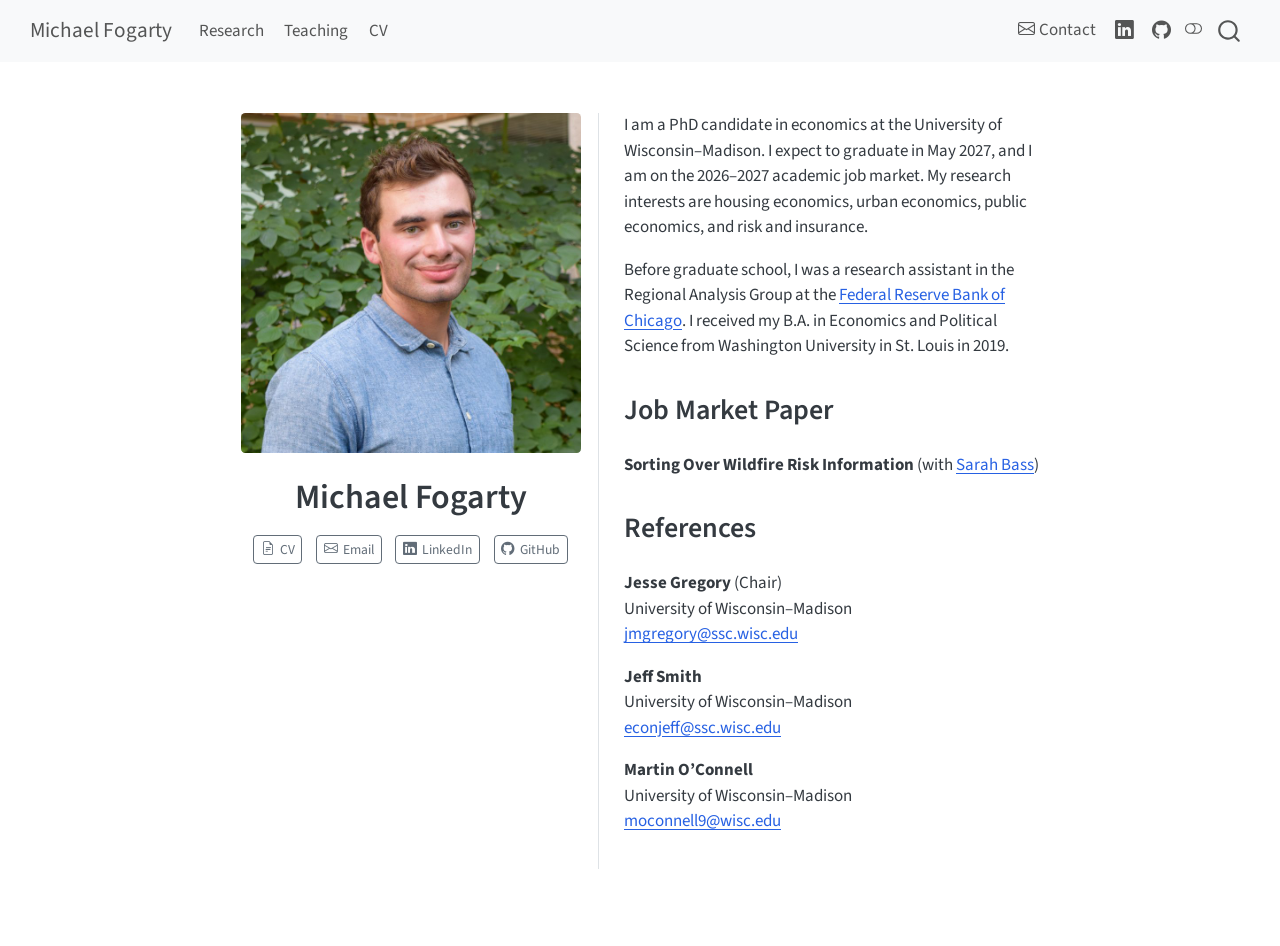
==== docs/index.html @ 55450c30 "Drop Writing and Software pages, add expected graduation date Co-Authored-By: Claude Opus 5.5 (1M co" ====
<!DOCTYPE html>
<html xmlns="http://www.w3.org/1999/xhtml" lang="en" xml:lang="en"><head>

<meta charset="utf-8">
<meta name="generator" content="quarto-1.10.18">

<meta name="viewport" content="width=device-width, initial-scale=1.0, user-scalable=yes">


<title>Michael Fogarty</title>
<style>
/* Default styles provided by pandoc.
** See https://pandoc.org/MANUAL.html#variables-for-html for config info.
*/
span.smallcaps{font-variant: small-caps;}
div.columns{display: flex; gap: 1.5em;}
div.column{flex: auto;}
@media screen {
div.columns{gap: min(4vw, 1.5em);}
div.column{overflow-x: auto;}
}
div.hanging-indent{margin-left: 1.5em; text-indent: -1.5em;}
ul.task-list{list-style: none;}
ul.task-list li input[type="checkbox"] {
  width: 0.8em;
  margin: 0 0.8em 0.2em -1em; /* quarto-specific, see https://github.com/quarto-dev/quarto-cli/issues/4556 */ 
  vertical-align: middle;
}
</style>


<script src="site_libs/quarto-nav/quarto-nav.js"></script>
<script src="site_libs/quarto-nav/headroom.min.js"></script>
<script src="site_libs/clipboard/clipboard.min.js"></script>
<script src="site_libs/quarto-search/autocomplete.umd.js"></script>
<script src="site_libs/quarto-search/fuse.min.js"></script>
<script src="site_libs/quarto-search/quarto-search.js"></script>
<meta name="quarto:offset" content="./">
<script src="site_libs/quarto-html/quarto.js" type="module"></script>
<script src="site_libs/quarto-html/tabsets/tabsets.js" type="module"></script>
<script src="site_libs/quarto-html/popper.min.js"></script>
<script src="site_libs/quarto-html/tippy.umd.min.js"></script>
<link href="site_libs/quarto-html/tippy.css" rel="stylesheet">
<link href="site_libs/quarto-html/quarto-syntax-highlighting-64a204ab8560d761af7679ceaba22944.css" rel="stylesheet" class="quarto-color-scheme" id="quarto-text-highlighting-styles">
<link href="site_libs/quarto-html/quarto-syntax-highlighting-dark-b85bc7c33db8c58e0ec93c3465666fed.css" rel="stylesheet" class="quarto-color-scheme quarto-color-alternate" id="quarto-text-highlighting-styles">
<link href="site_libs/quarto-html/quarto-syntax-highlighting-64a204ab8560d761af7679ceaba22944.css" rel="stylesheet" class="quarto-color-scheme-extra" id="quarto-text-highlighting-styles">
<script src="site_libs/bootstrap/bootstrap.min.js"></script>
<link href="site_libs/bootstrap/bootstrap-icons.css" rel="stylesheet">
<link href="site_libs/bootstrap/bootstrap-445b8638c3d06994fee0907d791121c4.min.css" rel="stylesheet" append-hash="true" class="quarto-color-scheme" id="quarto-bootstrap" data-mode="light">
<link href="site_libs/bootstrap/bootstrap-dark-df07115ad9f15e2ef3479c789e6873c8.min.css" rel="stylesheet" append-hash="true" class="quarto-color-scheme quarto-color-alternate" id="quarto-bootstrap" data-mode="dark">
<link href="site_libs/bootstrap/bootstrap-445b8638c3d06994fee0907d791121c4.min.css" rel="stylesheet" append-hash="true" class="quarto-color-scheme-extra" id="quarto-bootstrap" data-mode="light">
<script id="quarto-search-options" type="application/json">{
  "location": "navbar",
  "copy-button": false,
  "collapse-after": 3,
  "panel-placement": "end",
  "type": "overlay",
  "limit": 50,
  "keyboard-shortcut": [
    "f",
    "/",
    "s"
  ],
  "show-item-context": false,
  "language": {
    "search-no-results-text": "No results",
    "search-matching-documents-text": "matching documents",
    "search-copy-link-title": "Copy link to search",
    "search-hide-matches-text": "Hide additional matches",
    "search-more-match-text": "more match in this document",
    "search-more-matches-text": "more matches in this document",
    "search-clear-button-title": "Clear",
    "search-text-placeholder": "",
    "search-detached-cancel-button-title": "Cancel",
    "search-submit-button-title": "Submit",
    "search-label": "Search"
  }
}</script>


<link rel="stylesheet" href="styles.css">
</head>

<body class="nav-fixed fullcontent quarto-light"><script id="quarto-html-before-body" type="application/javascript">
    const toggleBodyColorMode = (bsSheetEl) => {
      const mode = bsSheetEl.getAttribute("data-mode");
      const bodyEl = window.document.querySelector("body");
      if (mode === "dark") {
        bodyEl.classList.add("quarto-dark");
        bodyEl.classList.remove("quarto-light");
      } else {
        bodyEl.classList.add("quarto-light");
        bodyEl.classList.remove("quarto-dark");
      }
    }
    const toggleBodyColorPrimary = () => {
      const bsSheetEl = window.document.querySelector("link#quarto-bootstrap:not([rel=disabled-stylesheet])");
      if (bsSheetEl) {
        toggleBodyColorMode(bsSheetEl);
      }
    }
    const setColorSchemeToggle = (alternate) => {
      const toggles = window.document.querySelectorAll('.quarto-color-scheme-toggle');
      for (let i=0; i < toggles.length; i++) {
        const toggle = toggles[i];
        if (toggle) {
          if (alternate) {
            toggle.classList.add("alternate");
          } else {
            toggle.classList.remove("alternate");
          }
        }
      }
    };
    const toggleColorMode = (alternate) => {
      // Switch the stylesheets
      const primaryStylesheets = window.document.querySelectorAll('link.quarto-color-scheme:not(.quarto-color-alternate)');
      const alternateStylesheets = window.document.querySelectorAll('link.quarto-color-scheme.quarto-color-alternate');
      manageTransitions('#quarto-margin-sidebar .nav-link', false);
      if (alternate) {
        // note: dark is layered on light, we don't disable primary!
        enableStylesheet(alternateStylesheets);
        for (const sheetNode of alternateStylesheets) {
          if (sheetNode.id === "quarto-bootstrap") {
            toggleBodyColorMode(sheetNode);
          }
        }
      } else {
        disableStylesheet(alternateStylesheets);
        enableStylesheet(primaryStylesheets)
        toggleBodyColorPrimary();
      }
      manageTransitions('#quarto-margin-sidebar .nav-link', true);
      // Switch the toggles
      setColorSchemeToggle(alternate)
      // Hack to workaround the fact that safari doesn't
      // properly recolor the scrollbar when toggling (#1455)
      if (navigator.userAgent.indexOf('Safari') > 0 && navigator.userAgent.indexOf('Chrome') == -1) {
        manageTransitions("body", false);
        window.scrollTo(0, 1);
        setTimeout(() => {
          window.scrollTo(0, 0);
          manageTransitions("body", true);
        }, 40);
      }
    }
    const disableStylesheet = (stylesheets) => {
      for (let i=0; i < stylesheets.length; i++) {
        const stylesheet = stylesheets[i];
        stylesheet.rel = 'disabled-stylesheet';
      }
    }
    const enableStylesheet = (stylesheets) => {
      for (let i=0; i < stylesheets.length; i++) {
        const stylesheet = stylesheets[i];
        if(stylesheet.rel !== 'stylesheet') { // for Chrome, which will still FOUC without this check
          stylesheet.rel = 'stylesheet';
        }
      }
    }
    const manageTransitions = (selector, allowTransitions) => {
      const els = window.document.querySelectorAll(selector);
      for (let i=0; i < els.length; i++) {
        const el = els[i];
        if (allowTransitions) {
          el.classList.remove('notransition');
        } else {
          el.classList.add('notransition');
        }
      }
    }
    const isFileUrl = () => {
      return window.location.protocol === 'file:';
    }
    const hasAlternateSentinel = () => {
      let styleSentinel = getColorSchemeSentinel();
      if (styleSentinel !== null) {
        return styleSentinel === "alternate";
      } else {
        return false;
      }
    }
    const setStyleSentinel = (alternate) => {
      const value = alternate ? "alternate" : "default";
      if (!isFileUrl()) {
        window.localStorage.setItem("quarto-color-scheme", value);
      } else {
        localAlternateSentinel = value;
      }
    }
    const getColorSchemeSentinel = () => {
      if (!isFileUrl()) {
        const storageValue = window.localStorage.getItem("quarto-color-scheme");
        return storageValue != null ? storageValue : localAlternateSentinel;
      } else {
        return localAlternateSentinel;
      }
    }
    const toggleGiscusIfUsed = (isAlternate, darkModeDefault) => {
      const baseTheme = document.querySelector('#giscus-base-theme')?.value ?? 'light';
      const alternateTheme = document.querySelector('#giscus-alt-theme')?.value ?? 'dark';
      let newTheme = '';
      if(authorPrefersDark) {
        newTheme = isAlternate ? baseTheme : alternateTheme;
      } else {
        newTheme = isAlternate ? alternateTheme : baseTheme;
      }
      const changeGiscusTheme = () => {
        // From: https://github.com/giscus/giscus/issues/336
        const sendMessage = (message) => {
          const iframe = document.querySelector('iframe.giscus-frame');
          if (!iframe) return;
          iframe.contentWindow.postMessage({ giscus: message }, 'https://giscus.app');
        }
        sendMessage({
          setConfig: {
            theme: newTheme
          }
        });
      }
      const isGiscussLoaded = window.document.querySelector('iframe.giscus-frame') !== null;
      if (isGiscussLoaded) {
        changeGiscusTheme();
      }
    };
    const authorPrefersDark = false;
    const darkModeDefault = authorPrefersDark;
      document.querySelector('link#quarto-text-highlighting-styles.quarto-color-scheme-extra').rel = 'disabled-stylesheet';
      document.querySelector('link#quarto-bootstrap.quarto-color-scheme-extra').rel = 'disabled-stylesheet';
    let localAlternateSentinel = darkModeDefault ? 'alternate' : 'default';
    // Dark / light mode switch
    window.quartoToggleColorScheme = () => {
      // Read the current dark / light value
      let toAlternate = !hasAlternateSentinel();
      toggleColorMode(toAlternate);
      setStyleSentinel(toAlternate);
      toggleGiscusIfUsed(toAlternate, darkModeDefault);
      window.dispatchEvent(new Event('resize'));
    };
    // Switch to dark mode if need be
    if (hasAlternateSentinel()) {
      toggleColorMode(true);
    } else {
      toggleColorMode(false);
    }
  </script>

<div id="quarto-search-results"></div>
  <header id="quarto-header" class="headroom fixed-top">
    <nav class="navbar navbar-expand-lg " data-bs-theme="dark">
      <div class="navbar-container container-fluid">
      <div class="navbar-brand-container mx-auto">
    <a class="navbar-brand" href="./index.html">
    <span class="navbar-title">Michael Fogarty</span>
    </a>
  </div>
            <div id="quarto-search" class="" title="Search"></div>
          <button class="navbar-toggler" type="button" data-bs-toggle="collapse" data-bs-target="#navbarCollapse" aria-controls="navbarCollapse" role="menu" aria-expanded="false" aria-label="Toggle navigation" onclick="if (window.quartoToggleHeadroom) { window.quartoToggleHeadroom(); }">
  <span class="navbar-toggler-icon"></span>
</button>
          <div class="collapse navbar-collapse" id="navbarCollapse">
            <ul class="navbar-nav navbar-nav-scroll me-auto">
  <li class="nav-item">
    <a class="nav-link" href="./research.html"> 
<span class="menu-text">Research</span></a>
  </li>  
  <li class="nav-item">
    <a class="nav-link" href="./teaching.html"> 
<span class="menu-text">Teaching</span></a>
  </li>  
  <li class="nav-item">
    <a class="nav-link" href="./files/Fogarty_CV.pdf"> 
<span class="menu-text">CV</span></a>
  </li>  
</ul>
            <ul class="navbar-nav navbar-nav-scroll ms-auto">
  <li class="nav-item">
    <a class="nav-link" href="./contact.html"> <i class="bi bi-envelope" role="img" aria-label="Contact">
</i> 
<span class="menu-text">Contact</span></a>
  </li>  
  <li class="nav-item compact">
    <a class="nav-link" href="https://www.linkedin.com/in/michael-fogarty/"> <i class="bi bi-linkedin" role="img" aria-label="LinkedIn">
</i> 
<span class="menu-text"></span></a>
  </li>  
  <li class="nav-item compact">
    <a class="nav-link" href="https://github.com/michaelfogarty"> <i class="bi bi-github" role="img" aria-label="GitHub">
</i> 
<span class="menu-text"></span></a>
  </li>  
</ul>
          </div> <!-- /navcollapse -->
            <div class="quarto-navbar-tools">
  <a href="" class="quarto-color-scheme-toggle quarto-navigation-tool  px-1" onclick="window.quartoToggleColorScheme(); return false;" title="Toggle dark mode"><i class="bi"></i></a>
</div>
      </div> <!-- /container-fluid -->
    </nav>
</header>
<!-- content -->
<div id="quarto-content" class="quarto-container page-columns page-rows-contents page-layout-article page-navbar">
<!-- sidebar -->
<!-- margin-sidebar -->
    
<!-- main -->
<div class="quarto-about-trestles">
  <div class="about-entity">
    <img src="images/wisc_headshot.jpeg" class="about-image
  rounded " style="width: 20em;">
<header id="title-block-header" class="quarto-title-block default">
<div class="quarto-title">
<h1 class="title">Michael Fogarty</h1>
</div>
<div class="quarto-title-meta">
  </div>
</header>
    <div class="about-links">
  <a href="/files/Fogarty_CV.pdf" class="about-link" rel="" target="">
    <i class="bi bi-file-earmark-text"></i>
     <span class="about-link-text">CV</span>
  </a>
  <a href="mailto:michael.fogarty@wisc.edu" class="about-link" rel="" target="">
    <i class="bi bi-envelope"></i>
     <span class="about-link-text">Email</span>
  </a>
  <a href="https://www.linkedin.com/in/michael-fogarty/" class="about-link" rel="" target="">
    <i class="bi bi-linkedin"></i>
     <span class="about-link-text">LinkedIn</span>
  </a>
  <a href="https://github.com/michaelfogarty" class="about-link" rel="" target="">
    <i class="bi bi-github"></i>
     <span class="about-link-text">GitHub</span>
  </a>
</div>
  </div>
  <div class="about-contents"><main class="content" id="quarto-document-content">

<p>I am a PhD candidate in economics at the University of Wisconsin–Madison. I expect to graduate in May 2027, and I am on the 2026–2027 academic job market. My research interests are housing economics, urban economics, public economics, and risk and insurance.</p>
<p>Before graduate school, I was a research assistant in the Regional Analysis Group at the <a href="https://www.chicagofed.org/people/f/fogarty-michael/">Federal Reserve Bank of Chicago</a>. I received my B.A. in Economics and Political Science from Washington University in St.&nbsp;Louis in 2019.</p>
<section id="job-market-paper" class="level2">
<h2 data-anchor-id="job-market-paper">Job Market Paper</h2>
<p><strong>Sorting Over Wildfire Risk Information</strong> (with <a href="https://www.sarahjbass.com/">Sarah Bass</a>)</p>
</section>
<section id="references" class="level2">
<h2 data-anchor-id="references">References</h2>
<p><strong>Jesse Gregory</strong> (Chair)<br>
University of Wisconsin–Madison<br>
<a href="mailto:jmgregory@ssc.wisc.edu">jmgregory@ssc.wisc.edu</a></p>
<p><strong>Jeff Smith</strong><br>
University of Wisconsin–Madison<br>
<a href="mailto:econjeff@ssc.wisc.edu">econjeff@ssc.wisc.edu</a></p>
<p><strong>Martin O’Connell</strong><br>
University of Wisconsin–Madison<br>
<a href="mailto:moconnell9@wisc.edu">moconnell9@wisc.edu</a></p>


</section>
</main></div>
</div>
 <!-- /main -->
<script id="quarto-html-after-body" type="application/javascript">
  window.document.addEventListener("DOMContentLoaded", function (event) {
    // Ensure there is a toggle, if there isn't float one in the top right
    if (window.document.querySelector('.quarto-color-scheme-toggle') === null) {
      const a = window.document.createElement('a');
      a.classList.add('top-right');
      a.classList.add('quarto-color-scheme-toggle');
      a.href = "";
      a.onclick = function() { try { window.quartoToggleColorScheme(); } catch {} return false; };
      const i = window.document.createElement("i");
      i.classList.add('bi');
      a.appendChild(i);
      window.document.body.appendChild(a);
    }
    setColorSchemeToggle(hasAlternateSentinel())
    const isCodeAnnotation = (el) => {
      for (const clz of el.classList) {
        if (clz.startsWith('code-annotation-')) {                     
          return true;
        }
      }
      return false;
    }
    const onCopySuccess = function(e) {
      // button target
      const button = e.trigger;
      // don't keep focus
      button.blur();
      // flash "checked"
      button.classList.add('code-copy-button-checked');
      var currentTitle = button.getAttribute("title");
      button.setAttribute("title", "Copied!");
      let tooltip;
      if (window.bootstrap) {
        button.setAttribute("data-bs-toggle", "tooltip");
        button.setAttribute("data-bs-placement", "left");
        button.setAttribute("data-bs-title", "Copied!");
        tooltip = new bootstrap.Tooltip(button, 
          { trigger: "manual", 
            customClass: "code-copy-button-tooltip",
            offset: [0, -8]});
        tooltip.show();    
      }
      setTimeout(function() {
        if (tooltip) {
          tooltip.hide();
          button.removeAttribute("data-bs-title");
          button.removeAttribute("data-bs-toggle");
          button.removeAttribute("data-bs-placement");
        }
        button.setAttribute("title", currentTitle);
        button.classList.remove('code-copy-button-checked');
      }, 1000);
      // clear code selection
      e.clearSelection();
    }
    const getTextToCopy = function(trigger) {
      const outerScaffold = trigger.parentElement.cloneNode(true);
      const codeEl = outerScaffold.querySelector('code');
      for (const childEl of codeEl.children) {
        if (isCodeAnnotation(childEl)) {
          childEl.remove();
        }
      }
      return codeEl.innerText;
    }
    const clipboard = new window.ClipboardJS('.code-copy-button:not([data-in-quarto-modal])', {
      text: getTextToCopy
    });
    clipboard.on('success', onCopySuccess);
    if (window.document.getElementById('quarto-embedded-source-code-modal')) {
      const clipboardModal = new window.ClipboardJS('.code-copy-button[data-in-quarto-modal]', {
        text: getTextToCopy,
        container: window.document.getElementById('quarto-embedded-source-code-modal')
      });
      clipboardModal.on('success', onCopySuccess);
    }
      var localhostRegex = new RegExp(/^(?:http|https):\/\/localhost\:?[0-9]*\//);
      var mailtoRegex = new RegExp(/^mailto:/);
        var filterRegex = new RegExp("https:\/\/michaelfogarty\.github\.io");
      var isInternal = (href) => {
          return filterRegex.test(href) || localhostRegex.test(href) || mailtoRegex.test(href);
      }
      // Inspect non-navigation links and adorn them if external
     var links = window.document.querySelectorAll('a[href]:not(.nav-link):not(.navbar-brand):not(.toc-action):not(.sidebar-link):not(.sidebar-item-toggle):not(.pagination-link):not(.no-external):not([aria-hidden]):not(.dropdown-item):not(.quarto-navigation-tool):not(.about-link)');
      for (var i=0; i<links.length; i++) {
        const link = links[i];
        if (!isInternal(link.href)) {
          // undo the damage that might have been done by quarto-nav.js in the case of
          // links that we want to consider external
          if (link.dataset.originalHref !== undefined) {
            link.href = link.dataset.originalHref;
          }
        }
      }
    function tippyHover(el, contentFn, onTriggerFn, onUntriggerFn) {
      const config = {
        allowHTML: true,
        maxWidth: 500,
        delay: 100,
        arrow: false,
        appendTo: function(el) {
            return el.parentElement;
        },
        interactive: true,
        interactiveBorder: 10,
        theme: 'quarto',
        placement: 'bottom-start',
      };
      if (contentFn) {
        config.content = contentFn;
      }
      if (onTriggerFn) {
        config.onTrigger = onTriggerFn;
      }
      if (onUntriggerFn) {
        config.onUntrigger = onUntriggerFn;
      }
      window.tippy(el, config); 
    }
    const noterefs = window.document.querySelectorAll('a[role="doc-noteref"]');
    for (var i=0; i<noterefs.length; i++) {
      const ref = noterefs[i];
      tippyHover(ref, function() {
        // use id or data attribute instead here
        let href = ref.getAttribute('data-footnote-href') || ref.getAttribute('href');
        try { href = new URL(href).hash; } catch {}
        const id = href.replace(/^#\/?/, "");
        const note = window.document.getElementById(id);
        if (note) {
          return note.innerHTML;
        } else {
          return "";
        }
      });
    }
    const xrefs = window.document.querySelectorAll('a.quarto-xref');
    const processXRef = (id, note) => {
      // Strip column container classes
      const stripColumnClz = (el) => {
        el.classList.remove("page-full", "page-columns");
        if (el.children) {
          for (const child of el.children) {
            stripColumnClz(child);
          }
        }
      }
      stripColumnClz(note)
      if (id === null || id.startsWith('sec-')) {
        // Special case sections, only their first couple elements
        const container = document.createElement("div");
        if (note.children && note.children.length > 2) {
          container.appendChild(note.children[0].cloneNode(true));
          for (let i = 1; i < note.children.length; i++) {
            const child = note.children[i];
            if (child.tagName === "P" && child.innerText === "") {
              continue;
            } else {
              container.appendChild(child.cloneNode(true));
              break;
            }
          }
          if (window.Quarto?.typesetMath) {
            window.Quarto.typesetMath(container);
          }
          return container.innerHTML
        } else {
          if (window.Quarto?.typesetMath) {
            window.Quarto.typesetMath(note);
          }
          return note.innerHTML;
        }
      } else {
        // Remove any anchor links if they are present
        const anchorLink = note.querySelector('a.anchorjs-link');
        if (anchorLink) {
          anchorLink.remove();
        }
        if (window.Quarto?.typesetMath) {
          window.Quarto.typesetMath(note);
        }
        if (note.classList.contains("callout")) {
          return note.outerHTML;
        } else {
          return note.innerHTML;
        }
      }
    }
    for (var i=0; i<xrefs.length; i++) {
      const xref = xrefs[i];
      tippyHover(xref, undefined, function(instance) {
        instance.disable();
        let url = xref.getAttribute('href');
        let hash = undefined; 
        if (url.startsWith('#')) {
          hash = url;
        } else {
          try { hash = new URL(url).hash; } catch {}
        }
        if (hash) {
          const id = hash.replace(/^#\/?/, "");
          const note = window.document.getElementById(id);
          if (note !== null) {
            try {
              const html = processXRef(id, note.cloneNode(true));
              instance.setContent(html);
            } finally {
              instance.enable();
              instance.show();
            }
          } else {
            // See if we can fetch this
            fetch(url.split('#')[0])
            .then(res => res.text())
            .then(html => {
              const parser = new DOMParser();
              const htmlDoc = parser.parseFromString(html, "text/html");
              const note = htmlDoc.getElementById(id);
              if (note !== null) {
                const html = processXRef(id, note);
                instance.setContent(html);
              } 
            }).finally(() => {
              instance.enable();
              instance.show();
            });
          }
        } else {
          // See if we can fetch a full url (with no hash to target)
          // This is a special case and we should probably do some content thinning / targeting
          fetch(url)
          .then(res => res.text())
          .then(html => {
            const parser = new DOMParser();
            const htmlDoc = parser.parseFromString(html, "text/html");
            const note = htmlDoc.querySelector('main.content');
            if (note !== null) {
              // This should only happen for chapter cross references
              // (since there is no id in the URL)
              // remove the first header
              if (note.children.length > 0 && note.children[0].tagName === "HEADER") {
                note.children[0].remove();
              }
              const html = processXRef(null, note);
              instance.setContent(html);
            } 
          }).finally(() => {
            instance.enable();
            instance.show();
          });
        }
      }, function(instance) {
      });
    }
        let selectedAnnoteEl;
        const selectorForAnnotation = ( cell, annotation) => {
          let cellAttr = 'data-code-cell="' + cell + '"';
          let lineAttr = 'data-code-annotation="' +  annotation + '"';
          const selector = 'span[' + cellAttr + '][' + lineAttr + ']';
          return selector;
        }
        const selectCodeLines = (annoteEl) => {
          const doc = window.document;
          const targetCell = annoteEl.getAttribute("data-target-cell");
          const targetAnnotation = annoteEl.getAttribute("data-target-annotation");
          const annoteSpan = window.document.querySelector(selectorForAnnotation(targetCell, targetAnnotation));
          const lines = annoteSpan.getAttribute("data-code-lines").split(",");
          const lineIds = lines.map((line) => {
            return targetCell + "-" + line;
          })
          let top = null;
          let height = null;
          let parent = null;
          if (lineIds.length > 0) {
              //compute the position of the single el (top and bottom and make a div)
              const el = window.document.getElementById(lineIds[0]);
              top = el.offsetTop;
              height = el.offsetHeight;
              parent = el.parentElement.parentElement;
            if (lineIds.length > 1) {
              const lastEl = window.document.getElementById(lineIds[lineIds.length - 1]);
              const bottom = lastEl.offsetTop + lastEl.offsetHeight;
              height = bottom - top;
            }
            if (top !== null && height !== null && parent !== null) {
              // cook up a div (if necessary) and position it 
              let div = window.document.getElementById("code-annotation-line-highlight");
              if (div === null) {
                div = window.document.createElement("div");
                div.setAttribute("id", "code-annotation-line-highlight");
                div.style.position = 'absolute';
                parent.appendChild(div);
              }
              div.style.top = top - 2 + "px";
              div.style.height = height + 4 + "px";
              div.style.left = 0;
              let gutterDiv = window.document.getElementById("code-annotation-line-highlight-gutter");
              if (gutterDiv === null) {
                gutterDiv = window.document.createElement("div");
                gutterDiv.setAttribute("id", "code-annotation-line-highlight-gutter");
                gutterDiv.style.position = 'absolute';
                const codeCell = window.document.getElementById(targetCell);
                const gutter = codeCell.querySelector('.code-annotation-gutter');
                gutter.appendChild(gutterDiv);
              }
              gutterDiv.style.top = top - 2 + "px";
              gutterDiv.style.height = height + 4 + "px";
            }
            selectedAnnoteEl = annoteEl;
          }
        };
        const unselectCodeLines = () => {
          const elementsIds = ["code-annotation-line-highlight", "code-annotation-line-highlight-gutter"];
          elementsIds.forEach((elId) => {
            const div = window.document.getElementById(elId);
            if (div) {
              div.remove();
            }
          });
          selectedAnnoteEl = undefined;
        };
          // Handle positioning of the toggle
      window.addEventListener(
        "resize",
        throttle(() => {
          elRect = undefined;
          if (selectedAnnoteEl) {
            selectCodeLines(selectedAnnoteEl);
          }
        }, 10)
      );
      function throttle(fn, ms) {
      let throttle = false;
      let timer;
        return (...args) => {
          if(!throttle) { // first call gets through
              fn.apply(this, args);
              throttle = true;
          } else { // all the others get throttled
              if(timer) clearTimeout(timer); // cancel #2
              timer = setTimeout(() => {
                fn.apply(this, args);
                timer = throttle = false;
              }, ms);
          }
        };
      }
        // Attach click handler to the DT
        const annoteDls = window.document.querySelectorAll('dt[data-target-cell]');
        for (const annoteDlNode of annoteDls) {
          annoteDlNode.addEventListener('click', (event) => {
            const clickedEl = event.target;
            if (clickedEl !== selectedAnnoteEl) {
              unselectCodeLines();
              const activeEl = window.document.querySelector('dt[data-target-cell].code-annotation-active');
              if (activeEl) {
                activeEl.classList.remove('code-annotation-active');
              }
              selectCodeLines(clickedEl);
              clickedEl.classList.add('code-annotation-active');
            } else {
              // Unselect the line
              unselectCodeLines();
              clickedEl.classList.remove('code-annotation-active');
            }
          });
        }
    const findCites = (el) => {
      const parentEl = el.parentElement;
      if (parentEl) {
        const cites = parentEl.dataset.cites;
        if (cites) {
          return {
            el,
            cites: cites.split(' ')
          };
        } else {
          return findCites(el.parentElement)
        }
      } else {
        return undefined;
      }
    };
    var bibliorefs = window.document.querySelectorAll('a[role="doc-biblioref"]');
    for (var i=0; i<bibliorefs.length; i++) {
      const ref = bibliorefs[i];
      const citeInfo = findCites(ref);
      if (citeInfo) {
        tippyHover(citeInfo.el, function() {
          var popup = window.document.createElement('div');
          citeInfo.cites.forEach(function(cite) {
            var citeDiv = window.document.createElement('div');
            citeDiv.classList.add('hanging-indent');
            citeDiv.classList.add('csl-entry');
            var biblioDiv = window.document.getElementById('ref-' + cite);
            if (biblioDiv) {
              citeDiv.innerHTML = biblioDiv.innerHTML;
            }
            popup.appendChild(citeDiv);
          });
          return popup.innerHTML;
        });
      }
    }
  });
  </script>
</div> <!-- /content -->




</body></html>
---- docs/site_libs/quarto-html/tippy.css ----
.tippy-box[data-animation=fade][data-state=hidden]{opacity:0}[data-tippy-root]{max-width:calc(100vw - 10px)}.tippy-box{position:relative;background-color:#333;color:#fff;border-radius:4px;font-size:14px;line-height:1.4;white-space:normal;outline:0;transition-property:transform,visibility,opacity}.tippy-box[data-placement^=top]>.tippy-arrow{bottom:0}.tippy-box[data-placement^=top]>.tippy-arrow:before{bottom:-7px;left:0;border-width:8px 8px 0;border-top-color:initial;transform-origin:center top}.tippy-box[data-placement^=bottom]>.tippy-arrow{top:0}.tippy-box[data-placement^=bottom]>.tippy-arrow:before{top:-7px;left:0;border-width:0 8px 8px;border-bottom-color:initial;transform-origin:center bottom}.tippy-box[data-placement^=left]>.tippy-arrow{right:0}.tippy-box[data-placement^=left]>.tippy-arrow:before{border-width:8px 0 8px 8px;border-left-color:initial;right:-7px;transform-origin:center left}.tippy-box[data-placement^=right]>.tippy-arrow{left:0}.tippy-box[data-placement^=right]>.tippy-arrow:before{left:-7px;border-width:8px 8px 8px 0;border-right-color:initial;transform-origin:center right}.tippy-box[data-inertia][data-state=visible]{transition-timing-function:cubic-bezier(.54,1.5,.38,1.11)}.tippy-arrow{width:16px;height:16px;color:#333}.tippy-arrow:before{content:"";position:absolute;border-color:transparent;border-style:solid}.tippy-content{position:relative;padding:5px 9px;z-index:1}
---- docs/site_libs/quarto-html/quarto-syntax-highlighting-64a204ab8560d761af7679ceaba22944.css ----
/* quarto syntax highlight colors */
:root {
  --quarto-hl-ot-color: #003B4F;
  --quarto-hl-at-color: #657422;
  --quarto-hl-ss-color: #20794D;
  --quarto-hl-an-color: #5E5E5E;
  --quarto-hl-fu-color: #4758AB;
  --quarto-hl-st-color: #20794D;
  --quarto-hl-cf-color: #003B4F;
  --quarto-hl-op-color: #5E5E5E;
  --quarto-hl-er-color: #AD0000;
  --quarto-hl-bn-color: #AD0000;
  --quarto-hl-al-color: #AD0000;
  --quarto-hl-va-color: #111111;
  --quarto-hl-bu-color: inherit;
  --quarto-hl-ex-color: inherit;
  --quarto-hl-pp-color: #AD0000;
  --quarto-hl-in-color: #5E5E5E;
  --quarto-hl-vs-color: #20794D;
  --quarto-hl-wa-color: #5E5E5E;
  --quarto-hl-do-color: #5E5E5E;
  --quarto-hl-im-color: #00769E;
  --quarto-hl-ch-color: #20794D;
  --quarto-hl-dt-color: #AD0000;
  --quarto-hl-fl-color: #AD0000;
  --quarto-hl-co-color: #5E5E5E;
  --quarto-hl-cv-color: #5E5E5E;
  --quarto-hl-cn-color: #8f5902;
  --quarto-hl-sc-color: #5E5E5E;
  --quarto-hl-dv-color: #AD0000;
  --quarto-hl-kw-color: #003B4F;
}

/* other quarto variables */
:root {
  --quarto-font-monospace: SFMono-Regular, Menlo, Monaco, Consolas, "Liberation Mono", "Courier New", monospace;
}

/* syntax highlight based on Pandoc's rules */
pre > code.sourceCode > span {
  color: #003B4F;
}

code.sourceCode > span {
  color: #003B4F;
}

div.sourceCode,
div.sourceCode pre.sourceCode {
  color: #003B4F;
}

/* Normal */
code span {
  color: #003B4F;
}

/* Alert */
code span.al {
  color: #AD0000;
  font-style: inherit;
}

/* Annotation */
code span.an {
  color: #5E5E5E;
  font-style: inherit;
}

/* Attribute */
code span.at {
  color: #657422;
  font-style: inherit;
}

/* BaseN */
code span.bn {
  color: #AD0000;
  font-style: inherit;
}

/* BuiltIn */
code span.bu {
  font-style: inherit;
}

/* ControlFlow */
code span.cf {
  color: #003B4F;
  font-weight: bold;
  font-style: inherit;
}

/* Char */
code span.ch {
  color: #20794D;
  font-style: inherit;
}

/* Constant */
code span.cn {
  color: #8f5902;
  font-style: inherit;
}

/* Comment */
code span.co {
  color: #5E5E5E;
  font-style: inherit;
}

/* CommentVar */
code span.cv {
  color: #5E5E5E;
  font-style: italic;
}

/* Documentation */
code span.do {
  color: #5E5E5E;
  font-style: italic;
}

/* DataType */
code span.dt {
  color: #AD0000;
  font-style: inherit;
}

/* DecVal */
code span.dv {
  color: #AD0000;
  font-style: inherit;
}

/* Error */
code span.er {
  color: #AD0000;
  font-style: inherit;
}

/* Extension */
code span.ex {
  font-style: inherit;
}

/* Float */
code span.fl {
  color: #AD0000;
  font-style: inherit;
}

/* Function */
code span.fu {
  color: #4758AB;
  font-style: inherit;
}

/* Import */
code span.im {
  color: #00769E;
  font-style: inherit;
}

/* Information */
code span.in {
  color: #5E5E5E;
  font-style: inherit;
}

/* Keyword */
code span.kw {
  color: #003B4F;
  font-weight: bold;
  font-style: inherit;
}

/* Operator */
code span.op {
  color: #5E5E5E;
  font-style: inherit;
}

/* Other */
code span.ot {
  color: #003B4F;
  font-style: inherit;
}

/* Preprocessor */
code span.pp {
  color: #AD0000;
  font-style: inherit;
}

/* SpecialChar */
code span.sc {
  color: #5E5E5E;
  font-style: inherit;
}

/* SpecialString */
code span.ss {
  color: #20794D;
  font-style: inherit;
}

/* String */
code span.st {
  color: #20794D;
  font-style: inherit;
}

/* Variable */
code span.va {
  color: #111111;
  font-style: inherit;
}

/* VerbatimString */
code span.vs {
  color: #20794D;
  font-style: inherit;
}

/* Warning */
code span.wa {
  color: #5E5E5E;
  font-style: italic;
}

.prevent-inlining {
  content: "</";
}

/*# sourceMappingURL=9d8d5bb603a83b8298b89080a598c93b.css.map */
---- docs/site_libs/quarto-html/quarto-syntax-highlighting-dark-b85bc7c33db8c58e0ec93c3465666fed.css ----
/* quarto syntax highlight colors */
:root {
  --quarto-hl-al-color: #f07178;
  --quarto-hl-an-color: #d4d0ab;
  --quarto-hl-at-color: #00e0e0;
  --quarto-hl-bn-color: #d4d0ab;
  --quarto-hl-bu-color: #abe338;
  --quarto-hl-ch-color: #abe338;
  --quarto-hl-co-color: #f8f8f2;
  --quarto-hl-cv-color: #ffd700;
  --quarto-hl-cn-color: #ffd700;
  --quarto-hl-cf-color: #ffa07a;
  --quarto-hl-dt-color: #ffa07a;
  --quarto-hl-dv-color: #d4d0ab;
  --quarto-hl-do-color: #f8f8f2;
  --quarto-hl-er-color: #f07178;
  --quarto-hl-ex-color: #00e0e0;
  --quarto-hl-fl-color: #d4d0ab;
  --quarto-hl-fu-color: #ffa07a;
  --quarto-hl-im-color: #abe338;
  --quarto-hl-in-color: #d4d0ab;
  --quarto-hl-kw-color: #ffa07a;
  --quarto-hl-op-color: #ffa07a;
  --quarto-hl-ot-color: #00e0e0;
  --quarto-hl-pp-color: #dcc6e0;
  --quarto-hl-re-color: #00e0e0;
  --quarto-hl-sc-color: #abe338;
  --quarto-hl-ss-color: #abe338;
  --quarto-hl-st-color: #abe338;
  --quarto-hl-va-color: #00e0e0;
  --quarto-hl-vs-color: #abe338;
  --quarto-hl-wa-color: #dcc6e0;
}

/* other quarto variables */
:root {
  --quarto-font-monospace: SFMono-Regular, Menlo, Monaco, Consolas, "Liberation Mono", "Courier New", monospace;
}

/* syntax highlight based on Pandoc's rules */
pre > code.sourceCode > span {
  color: #f8f8f2;
}

code.sourceCode > span {
  color: #f8f8f2;
}

div.sourceCode,
div.sourceCode pre.sourceCode {
  color: #f8f8f2;
}

/* Normal */
code span {
  color: #f8f8f2;
}

/* Alert */
code span.al {
  color: #f07178;
}

/* Annotation */
code span.an {
  color: #d4d0ab;
}

/* Attribute */
code span.at {
  color: #00e0e0;
}

/* BaseN */
code span.bn {
  color: #d4d0ab;
}

/* BuiltIn */
code span.bu {
  color: #abe338;
}

/* ControlFlow */
code span.cf {
  font-weight: bold;
  color: #ffa07a;
}

/* Char */
code span.ch {
  color: #abe338;
}

/* Constant */
code span.cn {
  color: #ffd700;
}

/* Comment */
code span.co {
  font-style: italic;
  color: #f8f8f2;
}

/* CommentVar */
code span.cv {
  color: #ffd700;
}

/* Documentation */
code span.do {
  color: #f8f8f2;
}

/* DataType */
code span.dt {
  color: #ffa07a;
}

/* DecVal */
code span.dv {
  color: #d4d0ab;
}

/* Error */
code span.er {
  color: #f07178;
  text-decoration: underline;
}

/* Extension */
code span.ex {
  font-weight: bold;
  color: #00e0e0;
}

/* Float */
code span.fl {
  color: #d4d0ab;
}

/* Function */
code span.fu {
  color: #ffa07a;
}

/* Import */
code span.im {
  color: #abe338;
}

/* Information */
code span.in {
  color: #d4d0ab;
}

/* Keyword */
code span.kw {
  font-weight: bold;
  color: #ffa07a;
}

/* Operator */
code span.op {
  color: #ffa07a;
}

/* Other */
code span.ot {
  color: #00e0e0;
}

/* Preprocessor */
code span.pp {
  color: #dcc6e0;
}

/* RegionMarker */
code span.re {
  background-color: #f8f8f2;
  color: #00e0e0;
}

/* SpecialChar */
code span.sc {
  color: #abe338;
}

/* SpecialString */
code span.ss {
  color: #abe338;
}

/* String */
code span.st {
  color: #abe338;
}

/* Variable */
code span.va {
  color: #00e0e0;
}

/* VerbatimString */
code span.vs {
  color: #abe338;
}

/* Warning */
code span.wa {
  color: #dcc6e0;
}

.prevent-inlining {
  content: "</";
}

/*# sourceMappingURL=4ed8f1090dec6531da29ab00902aa718.css.map */
---- docs/site_libs/quarto-html/quarto-syntax-highlighting-64a204ab8560d761af7679ceaba22944.css ----
/* quarto syntax highlight colors */
:root {
  --quarto-hl-ot-color: #003B4F;
  --quarto-hl-at-color: #657422;
  --quarto-hl-ss-color: #20794D;
  --quarto-hl-an-color: #5E5E5E;
  --quarto-hl-fu-color: #4758AB;
  --quarto-hl-st-color: #20794D;
  --quarto-hl-cf-color: #003B4F;
  --quarto-hl-op-color: #5E5E5E;
  --quarto-hl-er-color: #AD0000;
  --quarto-hl-bn-color: #AD0000;
  --quarto-hl-al-color: #AD0000;
  --quarto-hl-va-color: #111111;
  --quarto-hl-bu-color: inherit;
  --quarto-hl-ex-color: inherit;
  --quarto-hl-pp-color: #AD0000;
  --quarto-hl-in-color: #5E5E5E;
  --quarto-hl-vs-color: #20794D;
  --quarto-hl-wa-color: #5E5E5E;
  --quarto-hl-do-color: #5E5E5E;
  --quarto-hl-im-color: #00769E;
  --quarto-hl-ch-color: #20794D;
  --quarto-hl-dt-color: #AD0000;
  --quarto-hl-fl-color: #AD0000;
  --quarto-hl-co-color: #5E5E5E;
  --quarto-hl-cv-color: #5E5E5E;
  --quarto-hl-cn-color: #8f5902;
  --quarto-hl-sc-color: #5E5E5E;
  --quarto-hl-dv-color: #AD0000;
  --quarto-hl-kw-color: #003B4F;
}

/* other quarto variables */
:root {
  --quarto-font-monospace: SFMono-Regular, Menlo, Monaco, Consolas, "Liberation Mono", "Courier New", monospace;
}

/* syntax highlight based on Pandoc's rules */
pre > code.sourceCode > span {
  color: #003B4F;
}

code.sourceCode > span {
  color: #003B4F;
}

div.sourceCode,
div.sourceCode pre.sourceCode {
  color: #003B4F;
}

/* Normal */
code span {
  color: #003B4F;
}

/* Alert */
code span.al {
  color: #AD0000;
  font-style: inherit;
}

/* Annotation */
code span.an {
  color: #5E5E5E;
  font-style: inherit;
}

/* Attribute */
code span.at {
  color: #657422;
  font-style: inherit;
}

/* BaseN */
code span.bn {
  color: #AD0000;
  font-style: inherit;
}

/* BuiltIn */
code span.bu {
  font-style: inherit;
}

/* ControlFlow */
code span.cf {
  color: #003B4F;
  font-weight: bold;
  font-style: inherit;
}

/* Char */
code span.ch {
  color: #20794D;
  font-style: inherit;
}

/* Constant */
code span.cn {
  color: #8f5902;
  font-style: inherit;
}

/* Comment */
code span.co {
  color: #5E5E5E;
  font-style: inherit;
}

/* CommentVar */
code span.cv {
  color: #5E5E5E;
  font-style: italic;
}

/* Documentation */
code span.do {
  color: #5E5E5E;
  font-style: italic;
}

/* DataType */
code span.dt {
  color: #AD0000;
  font-style: inherit;
}

/* DecVal */
code span.dv {
  color: #AD0000;
  font-style: inherit;
}

/* Error */
code span.er {
  color: #AD0000;
  font-style: inherit;
}

/* Extension */
code span.ex {
  font-style: inherit;
}

/* Float */
code span.fl {
  color: #AD0000;
  font-style: inherit;
}

/* Function */
code span.fu {
  color: #4758AB;
  font-style: inherit;
}

/* Import */
code span.im {
  color: #00769E;
  font-style: inherit;
}

/* Information */
code span.in {
  color: #5E5E5E;
  font-style: inherit;
}

/* Keyword */
code span.kw {
  color: #003B4F;
  font-weight: bold;
  font-style: inherit;
}

/* Operator */
code span.op {
  color: #5E5E5E;
  font-style: inherit;
}

/* Other */
code span.ot {
  color: #003B4F;
  font-style: inherit;
}

/* Preprocessor */
code span.pp {
  color: #AD0000;
  font-style: inherit;
}

/* SpecialChar */
code span.sc {
  color: #5E5E5E;
  font-style: inherit;
}

/* SpecialString */
code span.ss {
  color: #20794D;
  font-style: inherit;
}

/* String */
code span.st {
  color: #20794D;
  font-style: inherit;
}

/* Variable */
code span.va {
  color: #111111;
  font-style: inherit;
}

/* VerbatimString */
code span.vs {
  color: #20794D;
  font-style: inherit;
}

/* Warning */
code span.wa {
  color: #5E5E5E;
  font-style: italic;
}

.prevent-inlining {
  content: "</";
}

/*# sourceMappingURL=9d8d5bb603a83b8298b89080a598c93b.css.map */
---- docs/styles.css ----
/* Site-wide style overrides */
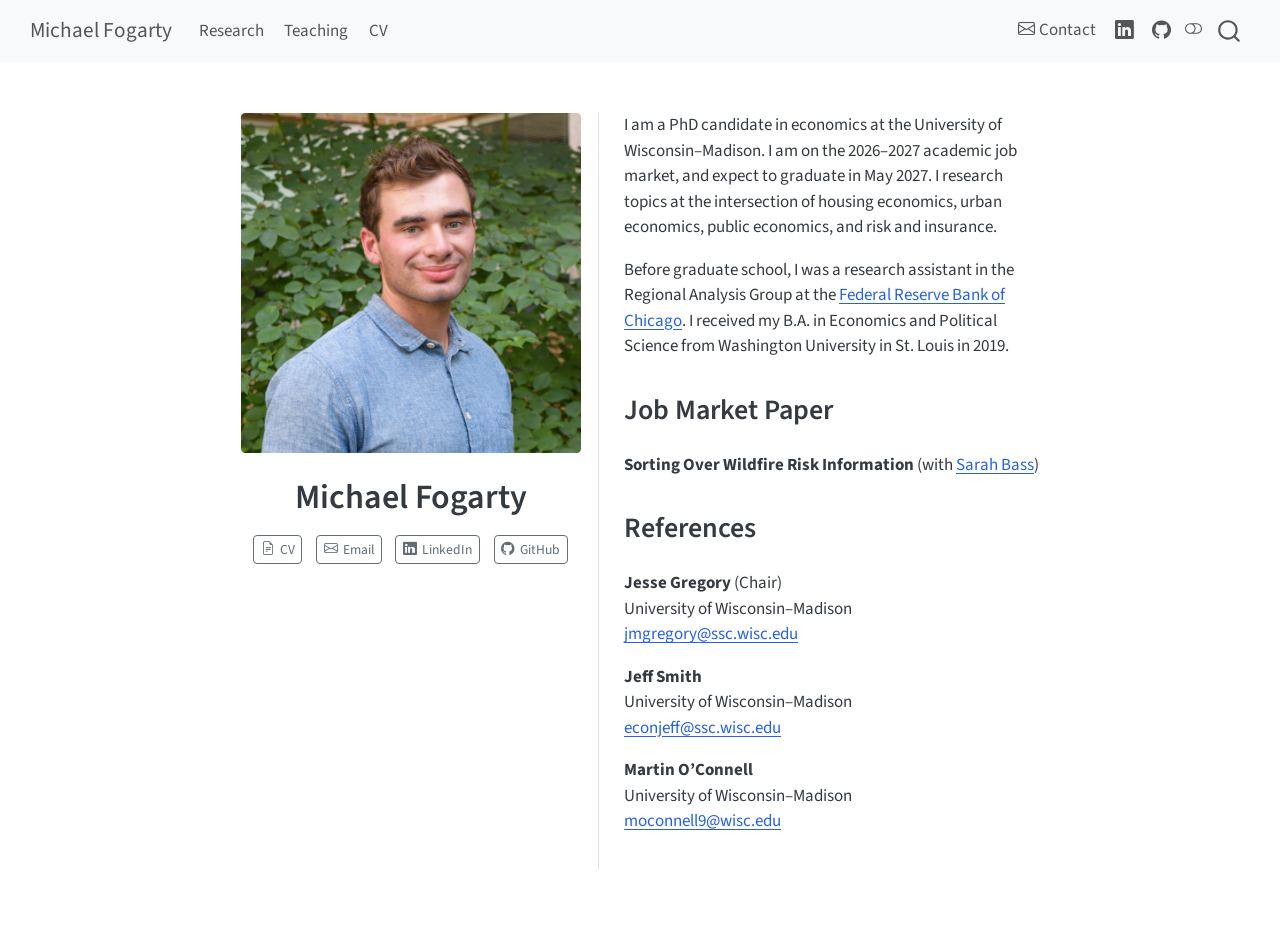
==== commit 31375ffb: "Reword home page bio Co-Authored-By: Claude Opus 5.5 (1M context) <noreply@anthropic.com>" ====
--- a/docs/index.html
+++ b/docs/index.html
@@ -335,7 +335,7 @@
   </div>
   <div class="about-contents"><main class="content" id="quarto-document-content">
 
-<p>I am a PhD candidate in economics at the University of Wisconsin–Madison. I expect to graduate in May 2027, and I am on the 2026–2027 academic job market. My research interests are housing economics, urban economics, public economics, and risk and insurance.</p>
+<p>I am a PhD candidate in economics at the University of Wisconsin–Madison. I am on the 2026–2027 academic job market, and expect to graduate in May 2027. I research topics at the intersection of housing economics, urban economics, public economics, and risk and insurance.</p>
 <p>Before graduate school, I was a research assistant in the Regional Analysis Group at the <a href="https://www.chicagofed.org/people/f/fogarty-michael/">Federal Reserve Bank of Chicago</a>. I received my B.A. in Economics and Political Science from Washington University in St.&nbsp;Louis in 2019.</p>
 <section id="job-market-paper" class="level2">
 <h2 data-anchor-id="job-market-paper">Job Market Paper</h2>
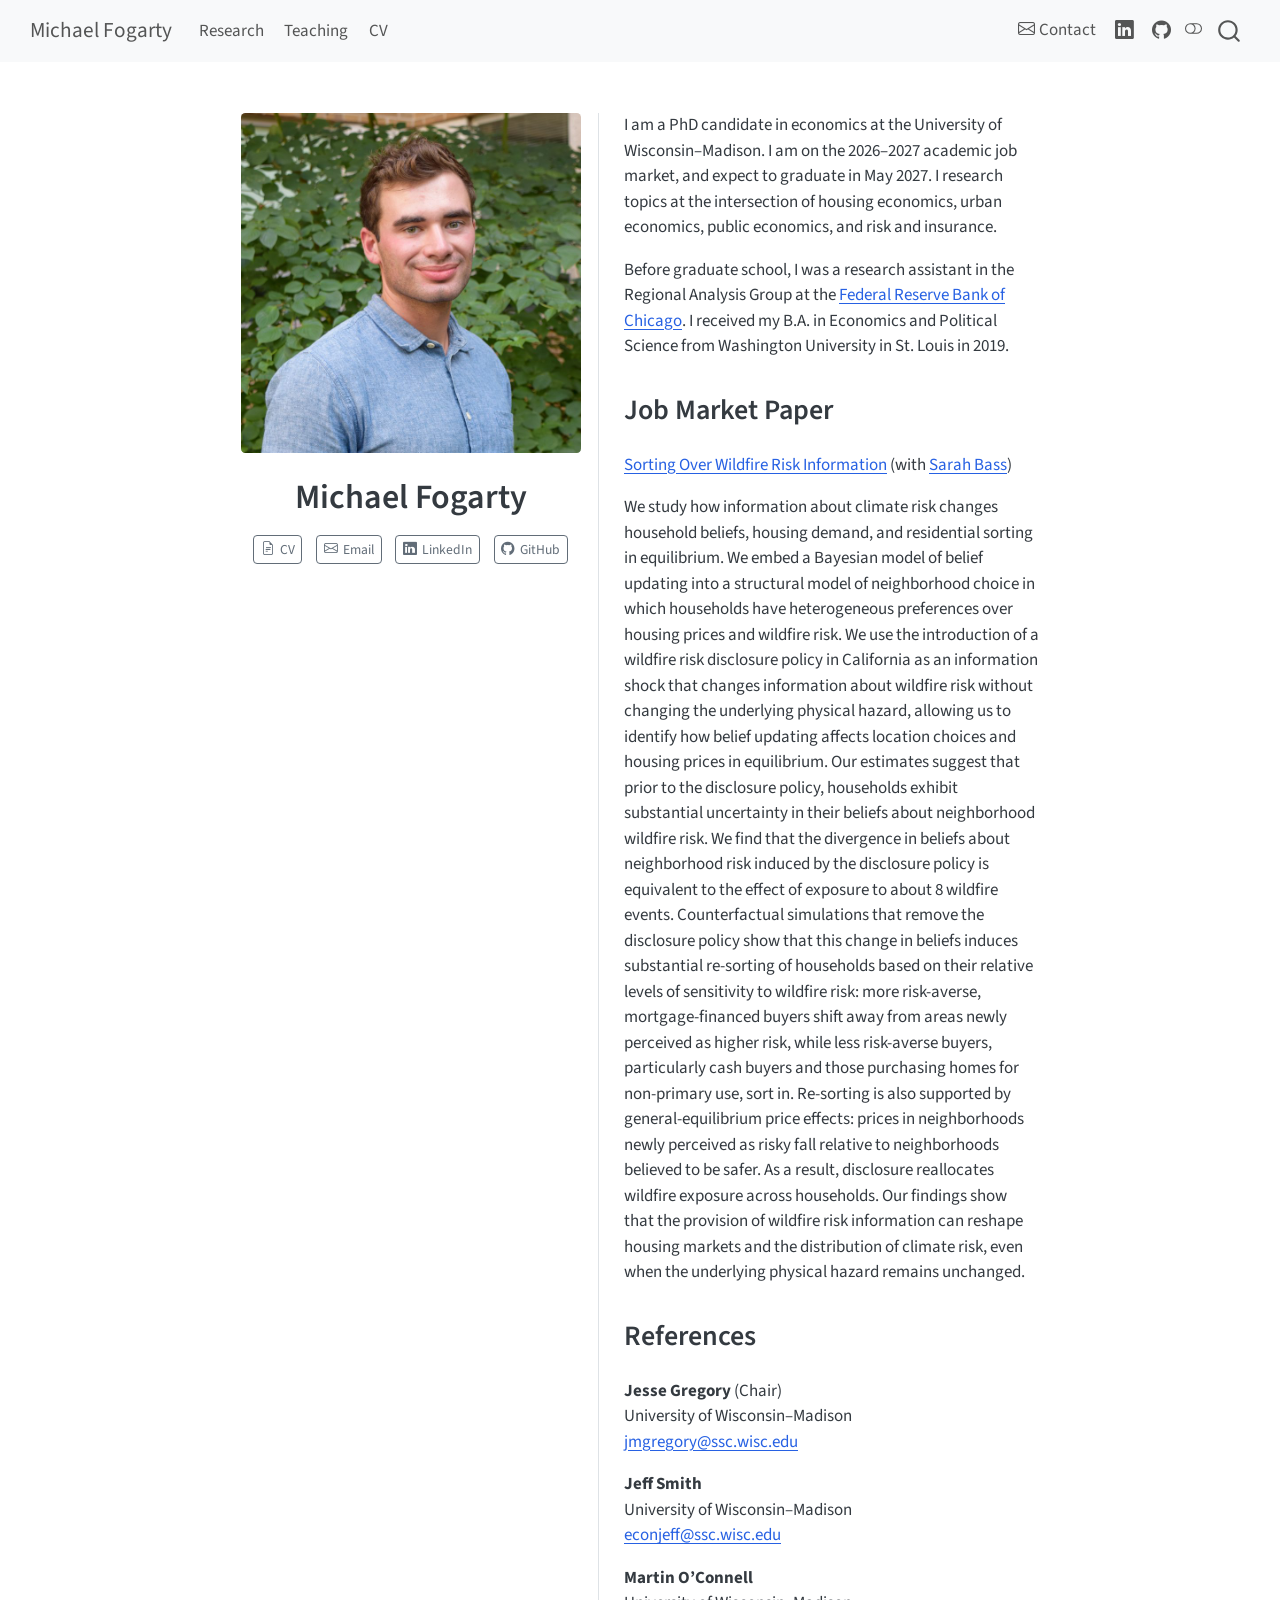
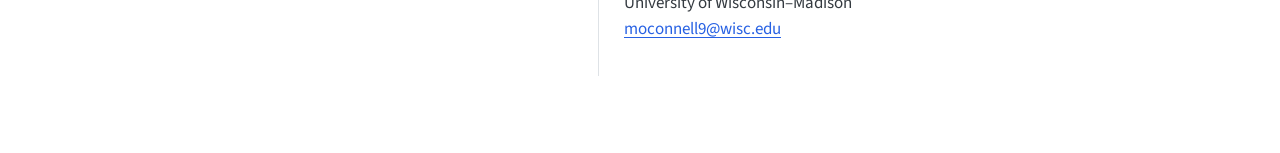
==== commit 54d66374: "Add job market paper and abstract Co-Authored-By: Claude Opus 5.5 (1M context) <noreply@anthropic.co" ====
--- a/docs/index.html
+++ b/docs/index.html
@@ -339,7 +339,8 @@
 <p>Before graduate school, I was a research assistant in the Regional Analysis Group at the <a href="https://www.chicagofed.org/people/f/fogarty-michael/">Federal Reserve Bank of Chicago</a>. I received my B.A. in Economics and Political Science from Washington University in St.&nbsp;Louis in 2019.</p>
 <section id="job-market-paper" class="level2">
 <h2 data-anchor-id="job-market-paper">Job Market Paper</h2>
-<p><strong>Sorting Over Wildfire Risk Information</strong> (with <a href="https://www.sarahjbass.com/">Sarah Bass</a>)</p>
+<p><strong><a href="files/Fogarty_JMP.pdf">Sorting Over Wildfire Risk Information</a></strong> (with <a href="https://www.sarahjbass.com/">Sarah Bass</a>)</p>
+<p>We study how information about climate risk changes household beliefs, housing demand, and residential sorting in equilibrium. We embed a Bayesian model of belief updating into a structural model of neighborhood choice in which households have heterogeneous preferences over housing prices and wildfire risk. We use the introduction of a wildfire risk disclosure policy in California as an information shock that changes information about wildfire risk without changing the underlying physical hazard, allowing us to identify how belief updating affects location choices and housing prices in equilibrium. Our estimates suggest that prior to the disclosure policy, households exhibit substantial uncertainty in their beliefs about neighborhood wildfire risk. We find that the divergence in beliefs about neighborhood risk induced by the disclosure policy is equivalent to the effect of exposure to about 8 wildfire events. Counterfactual simulations that remove the disclosure policy show that this change in beliefs induces substantial re-sorting of households based on their relative levels of sensitivity to wildfire risk: more risk-averse, mortgage-financed buyers shift away from areas newly perceived as higher risk, while less risk-averse buyers, particularly cash buyers and those purchasing homes for non-primary use, sort in. Re-sorting is also supported by general-equilibrium price effects: prices in neighborhoods newly perceived as risky fall relative to neighborhoods believed to be safer. As a result, disclosure reallocates wildfire exposure across households. Our findings show that the provision of wildfire risk information can reshape housing markets and the distribution of climate risk, even when the underlying physical hazard remains unchanged.</p>
 </section>
 <section id="references" class="level2">
 <h2 data-anchor-id="references">References</h2>
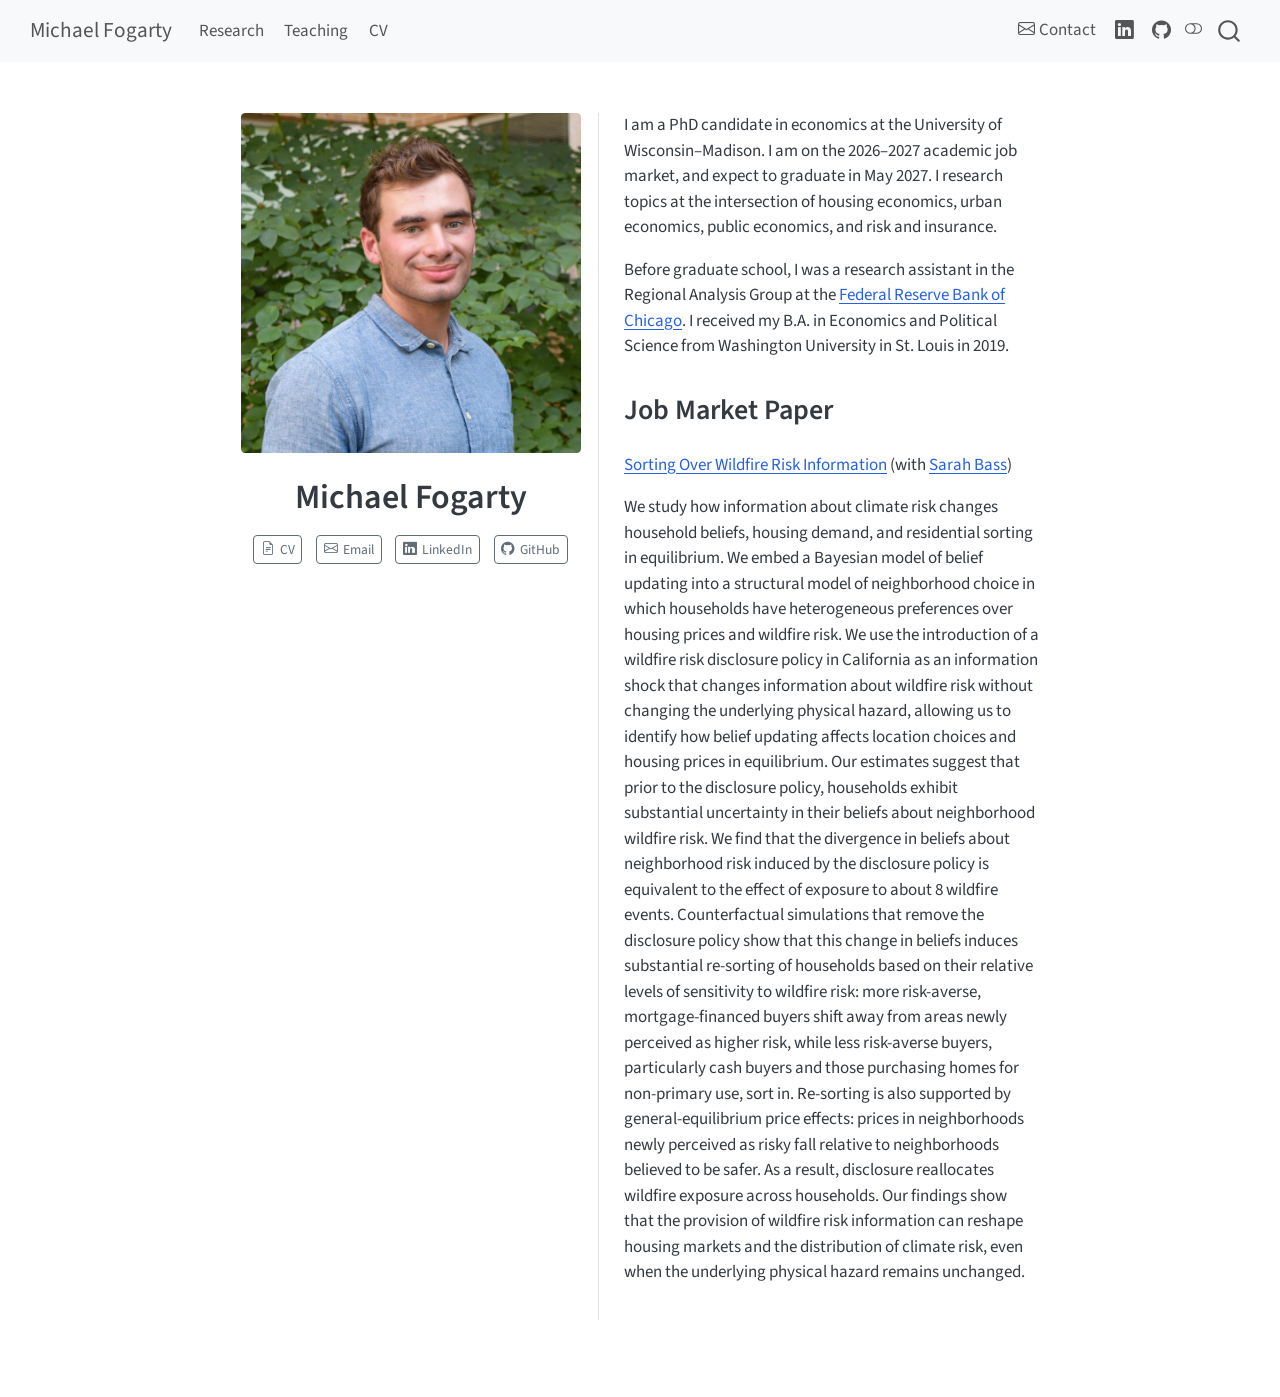
==== commit 93482d2d: "Remove references from home page Co-Authored-By: Claude Opus 5.5 (1M context) <noreply@anthropic.com" ====
--- a/docs/index.html
+++ b/docs/index.html
@@ -341,18 +341,6 @@
 <h2 data-anchor-id="job-market-paper">Job Market Paper</h2>
 <p><strong><a href="files/Fogarty_JMP.pdf">Sorting Over Wildfire Risk Information</a></strong> (with <a href="https://www.sarahjbass.com/">Sarah Bass</a>)</p>
 <p>We study how information about climate risk changes household beliefs, housing demand, and residential sorting in equilibrium. We embed a Bayesian model of belief updating into a structural model of neighborhood choice in which households have heterogeneous preferences over housing prices and wildfire risk. We use the introduction of a wildfire risk disclosure policy in California as an information shock that changes information about wildfire risk without changing the underlying physical hazard, allowing us to identify how belief updating affects location choices and housing prices in equilibrium. Our estimates suggest that prior to the disclosure policy, households exhibit substantial uncertainty in their beliefs about neighborhood wildfire risk. We find that the divergence in beliefs about neighborhood risk induced by the disclosure policy is equivalent to the effect of exposure to about 8 wildfire events. Counterfactual simulations that remove the disclosure policy show that this change in beliefs induces substantial re-sorting of households based on their relative levels of sensitivity to wildfire risk: more risk-averse, mortgage-financed buyers shift away from areas newly perceived as higher risk, while less risk-averse buyers, particularly cash buyers and those purchasing homes for non-primary use, sort in. Re-sorting is also supported by general-equilibrium price effects: prices in neighborhoods newly perceived as risky fall relative to neighborhoods believed to be safer. As a result, disclosure reallocates wildfire exposure across households. Our findings show that the provision of wildfire risk information can reshape housing markets and the distribution of climate risk, even when the underlying physical hazard remains unchanged.</p>
-</section>
-<section id="references" class="level2">
-<h2 data-anchor-id="references">References</h2>
-<p><strong>Jesse Gregory</strong> (Chair)<br>
-University of Wisconsin–Madison<br>
-<a href="mailto:jmgregory@ssc.wisc.edu">jmgregory@ssc.wisc.edu</a></p>
-<p><strong>Jeff Smith</strong><br>
-University of Wisconsin–Madison<br>
-<a href="mailto:econjeff@ssc.wisc.edu">econjeff@ssc.wisc.edu</a></p>
-<p><strong>Martin O’Connell</strong><br>
-University of Wisconsin–Madison<br>
-<a href="mailto:moconnell9@wisc.edu">moconnell9@wisc.edu</a></p>
 
 
 </section>
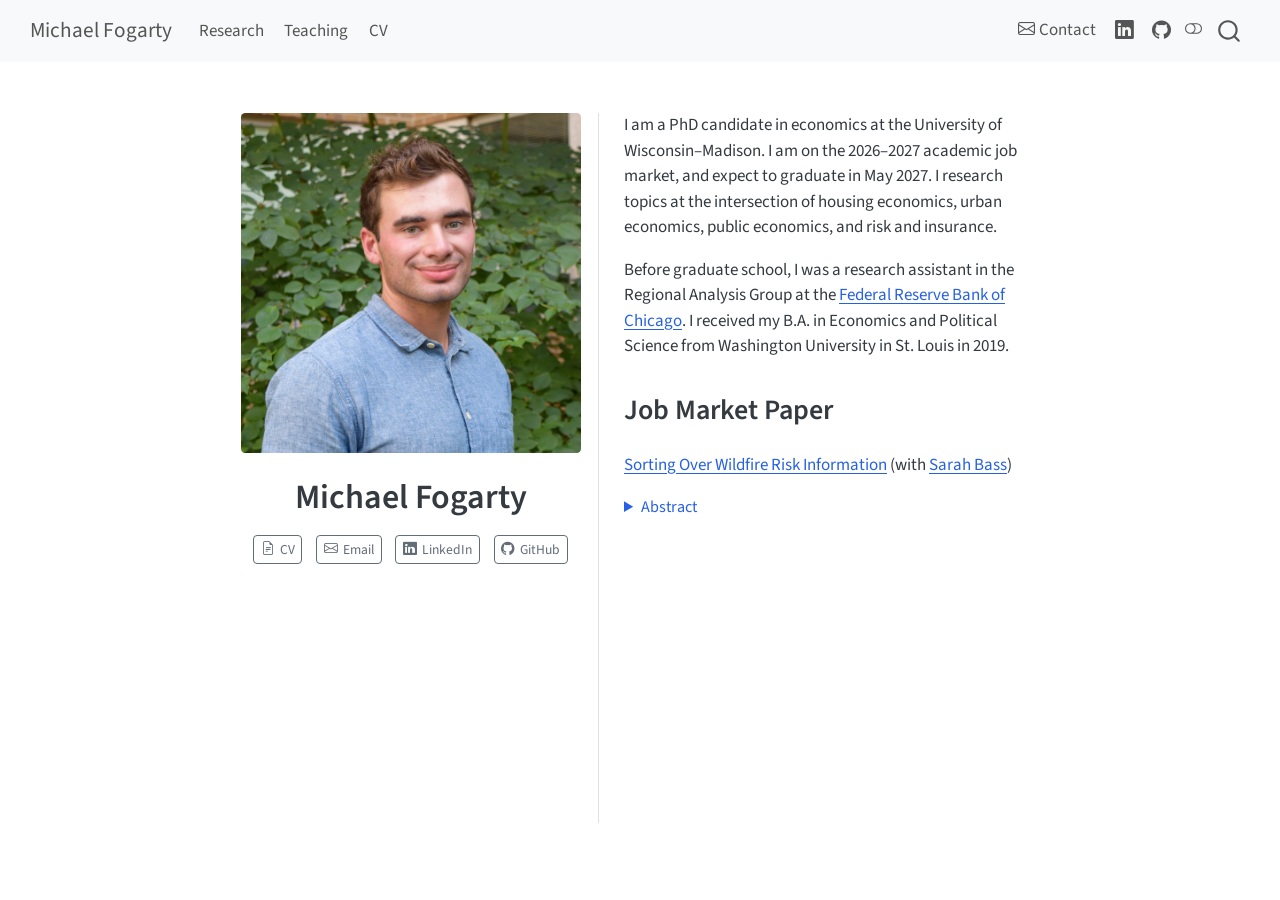
==== commit 4740d5ea: "Collapse JMP abstract behind an Abstract toggle Co-Authored-By: Claude Opus 5.5 (1M context) <norepl" ====
--- a/docs/index.html
+++ b/docs/index.html
@@ -340,7 +340,12 @@
 <section id="job-market-paper" class="level2">
 <h2 data-anchor-id="job-market-paper">Job Market Paper</h2>
 <p><strong><a href="files/Fogarty_JMP.pdf">Sorting Over Wildfire Risk Information</a></strong> (with <a href="https://www.sarahjbass.com/">Sarah Bass</a>)</p>
+<details>
+<summary>
+Abstract
+</summary>
 <p>We study how information about climate risk changes household beliefs, housing demand, and residential sorting in equilibrium. We embed a Bayesian model of belief updating into a structural model of neighborhood choice in which households have heterogeneous preferences over housing prices and wildfire risk. We use the introduction of a wildfire risk disclosure policy in California as an information shock that changes information about wildfire risk without changing the underlying physical hazard, allowing us to identify how belief updating affects location choices and housing prices in equilibrium. Our estimates suggest that prior to the disclosure policy, households exhibit substantial uncertainty in their beliefs about neighborhood wildfire risk. We find that the divergence in beliefs about neighborhood risk induced by the disclosure policy is equivalent to the effect of exposure to about 8 wildfire events. Counterfactual simulations that remove the disclosure policy show that this change in beliefs induces substantial re-sorting of households based on their relative levels of sensitivity to wildfire risk: more risk-averse, mortgage-financed buyers shift away from areas newly perceived as higher risk, while less risk-averse buyers, particularly cash buyers and those purchasing homes for non-primary use, sort in. Re-sorting is also supported by general-equilibrium price effects: prices in neighborhoods newly perceived as risky fall relative to neighborhoods believed to be safer. As a result, disclosure reallocates wildfire exposure across households. Our findings show that the provision of wildfire risk information can reshape housing markets and the distribution of climate risk, even when the underlying physical hazard remains unchanged.</p>
+</details>
 
 
 </section>
--- a/docs/styles.css
+++ b/docs/styles.css
@@ -1 +1,20 @@
 /* Site-wide style overrides */
+
+/* Collapsible abstracts */
+details {
+  margin-top: 0.5rem;
+}
+
+details > summary {
+  cursor: pointer;
+  color: var(--bs-link-color);
+  font-size: 0.95em;
+}
+
+details > summary:hover {
+  text-decoration: underline;
+}
+
+details[open] > summary {
+  margin-bottom: 0.5rem;
+}
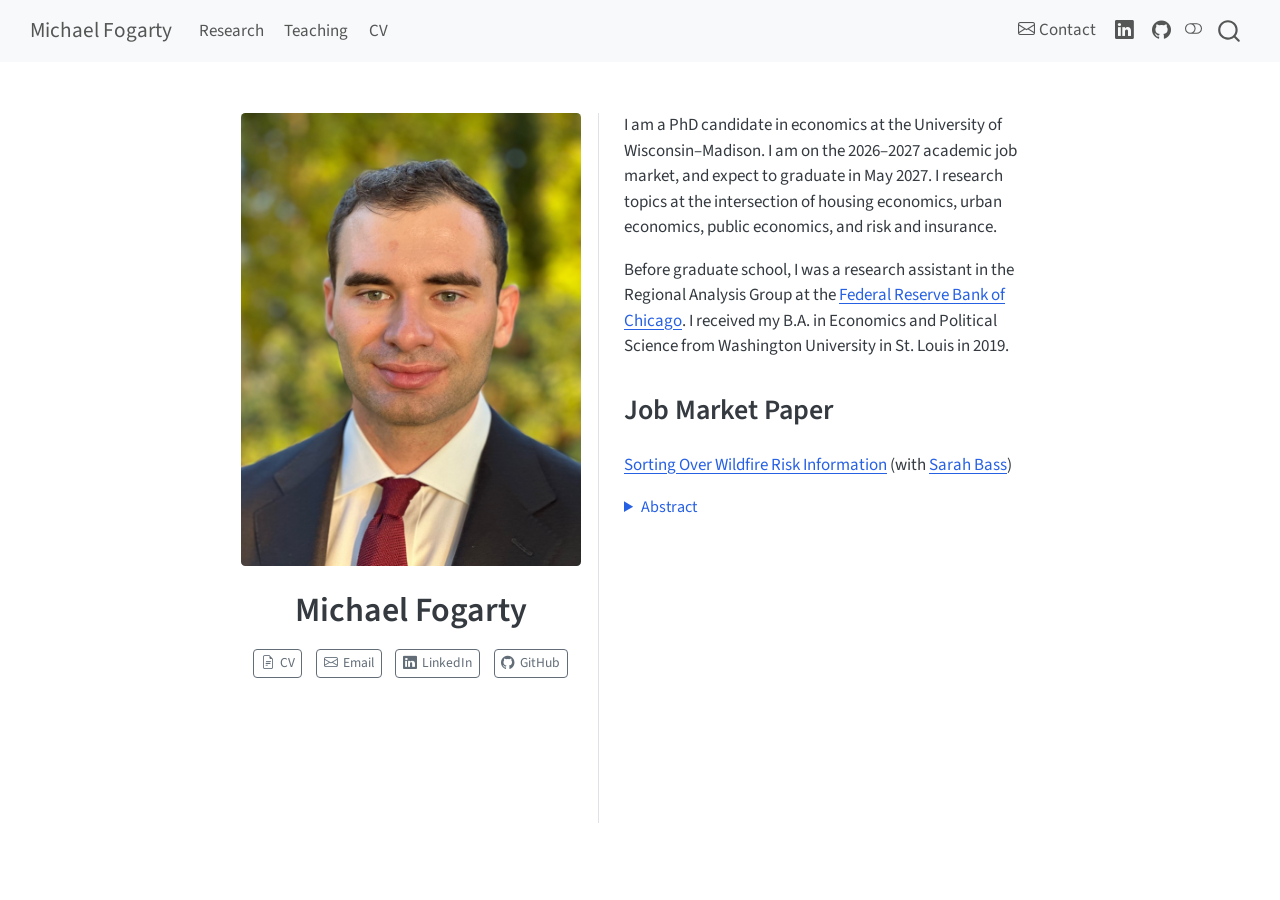
==== commit a815f683: "Replace headshot with 2026 job market photo Co-Authored-By: Claude Opus 5.5 (1M context) <noreply@an" ====
--- a/docs/index.html
+++ b/docs/index.html
@@ -305,7 +305,7 @@
 <!-- main -->
 <div class="quarto-about-trestles">
   <div class="about-entity">
-    <img src="images/wisc_headshot.jpeg" class="about-image
+    <img src="images/headshot.jpg" class="about-image
   rounded " style="width: 20em;">
 <header id="title-block-header" class="quarto-title-block default">
 <div class="quarto-title">
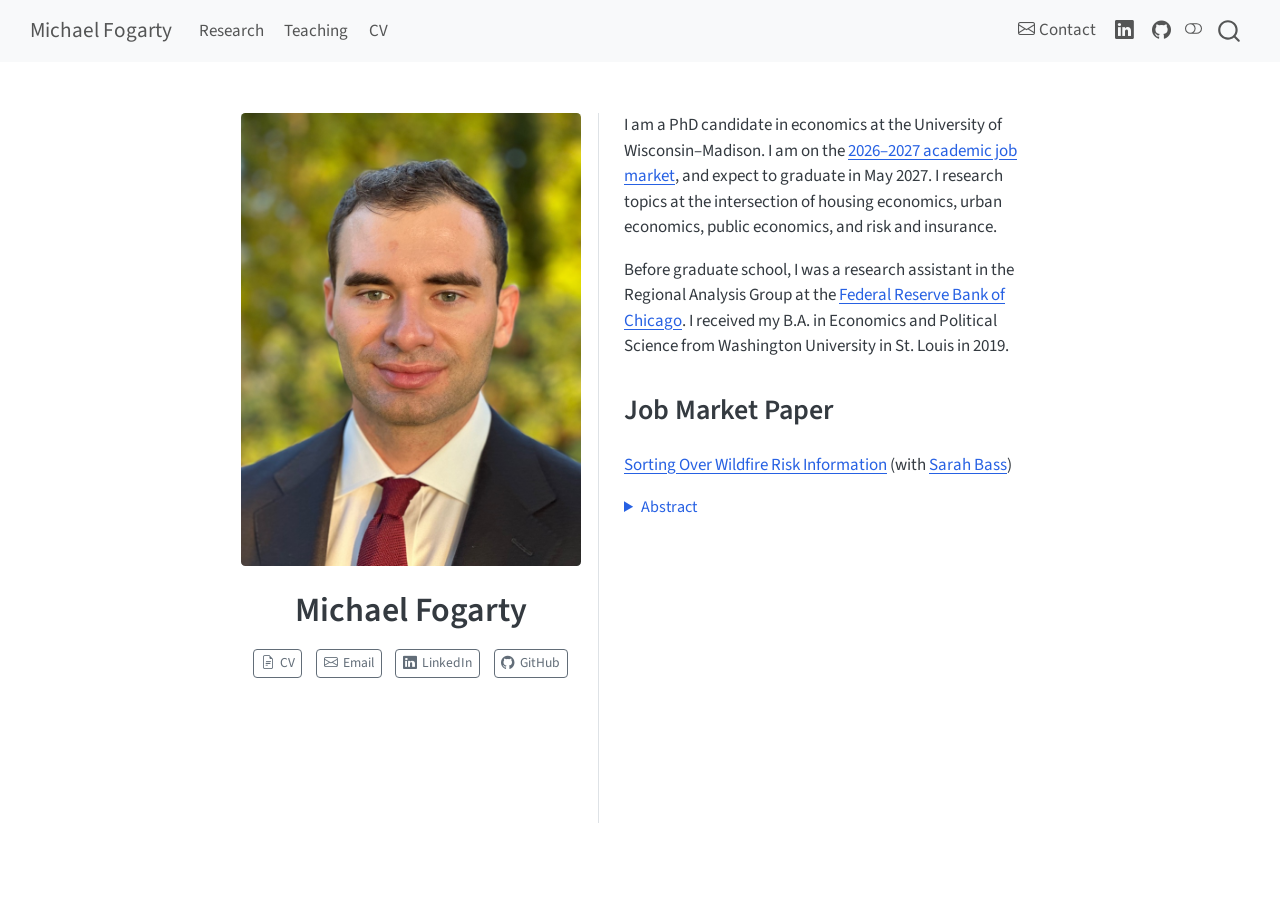
==== commit 47df8f8c: "Link department job market candidates page Co-Authored-By: Claude Opus 5.5 (1M context) <noreply@ant" ====
--- a/docs/index.html
+++ b/docs/index.html
@@ -335,7 +335,7 @@
   </div>
   <div class="about-contents"><main class="content" id="quarto-document-content">
 
-<p>I am a PhD candidate in economics at the University of Wisconsin–Madison. I am on the 2026–2027 academic job market, and expect to graduate in May 2027. I research topics at the intersection of housing economics, urban economics, public economics, and risk and insurance.</p>
+<p>I am a PhD candidate in economics at the University of Wisconsin–Madison. I am on the <a href="https://econ.wisc.edu/doctoral/job-market-candidates/">2026–2027 academic job market</a>, and expect to graduate in May 2027. I research topics at the intersection of housing economics, urban economics, public economics, and risk and insurance.</p>
 <p>Before graduate school, I was a research assistant in the Regional Analysis Group at the <a href="https://www.chicagofed.org/people/f/fogarty-michael/">Federal Reserve Bank of Chicago</a>. I received my B.A. in Economics and Political Science from Washington University in St.&nbsp;Louis in 2019.</p>
 <section id="job-market-paper" class="level2">
 <h2 data-anchor-id="job-market-paper">Job Market Paper</h2>
@@ -344,7 +344,7 @@
 <summary>
 Abstract
 </summary>
-<p>We study how information about climate risk changes household beliefs, housing demand, and residential sorting in equilibrium. We embed a Bayesian model of belief updating into a structural model of neighborhood choice in which households have heterogeneous preferences over housing prices and wildfire risk. We use the introduction of a wildfire risk disclosure policy in California as an information shock that changes information about wildfire risk without changing the underlying physical hazard, allowing us to identify how belief updating affects location choices and housing prices in equilibrium. Our estimates suggest that prior to the disclosure policy, households exhibit substantial uncertainty in their beliefs about neighborhood wildfire risk. We find that the divergence in beliefs about neighborhood risk induced by the disclosure policy is equivalent to the effect of exposure to about 8 wildfire events. Counterfactual simulations that remove the disclosure policy show that this change in beliefs induces substantial re-sorting of households based on their relative levels of sensitivity to wildfire risk: more risk-averse, mortgage-financed buyers shift away from areas newly perceived as higher risk, while less risk-averse buyers, particularly cash buyers and those purchasing homes for non-primary use, sort in. Re-sorting is also supported by general-equilibrium price effects: prices in neighborhoods newly perceived as risky fall relative to neighborhoods believed to be safer. As a result, disclosure reallocates wildfire exposure across households. Our findings show that the provision of wildfire risk information can reshape housing markets and the distribution of climate risk, even when the underlying physical hazard remains unchanged.</p>
+<p>We study how information about climate risk changes household beliefs, housing demand, and residential sorting in equilibrium. We use the introduction of a wildfire risk disclosure policy in California as a shock to beliefs about wildfire risk that leaves the underlying physical hazard unchanged, allowing us to identify how changes in beliefs affect location choices and housing prices. We embed a Bayesian model of belief updating in a structural model of neighborhood choice in which households have heterogeneous preferences over housing prices and wildfire risk. Our estimates indicate that before the policy, households held diffuse beliefs about neighborhood wildfire risk, and disclosure widened the gap in believed annual burn probability between disclosed and non-disclosed neighborhoods by 0.47 percentage points. Counterfactual simulations that remove the policy show that this change in beliefs re-sorts households by their sensitivity to wildfire risk: mortgage-financed buyers of primary homes, the most risk-sensitive group, shift away from disclosed neighborhoods, while buyers of non-primary homes, especially cash buyers, move in, and prices in disclosed neighborhoods fall relative to non-disclosed neighborhoods. Relative to the no-disclosure counterfactual, the gap in average annual fire exposure between the neighborhoods chosen by cash buyers of non-primary homes and mortgage-financed buyers of primary homes, from the year of purchase through 2023, increases by 29%. Alternative counterfactual exercises show that a finer-grained risk score could achieve a similar or larger reallocation of risk with substantially less household re-sorting. Our findings show that information can reshape beliefs about wildfire risk, housing market outcomes, and the incidence of wildfire exposure, even when the underlying physical hazard is unchanged.</p>
 </details>
 
 
